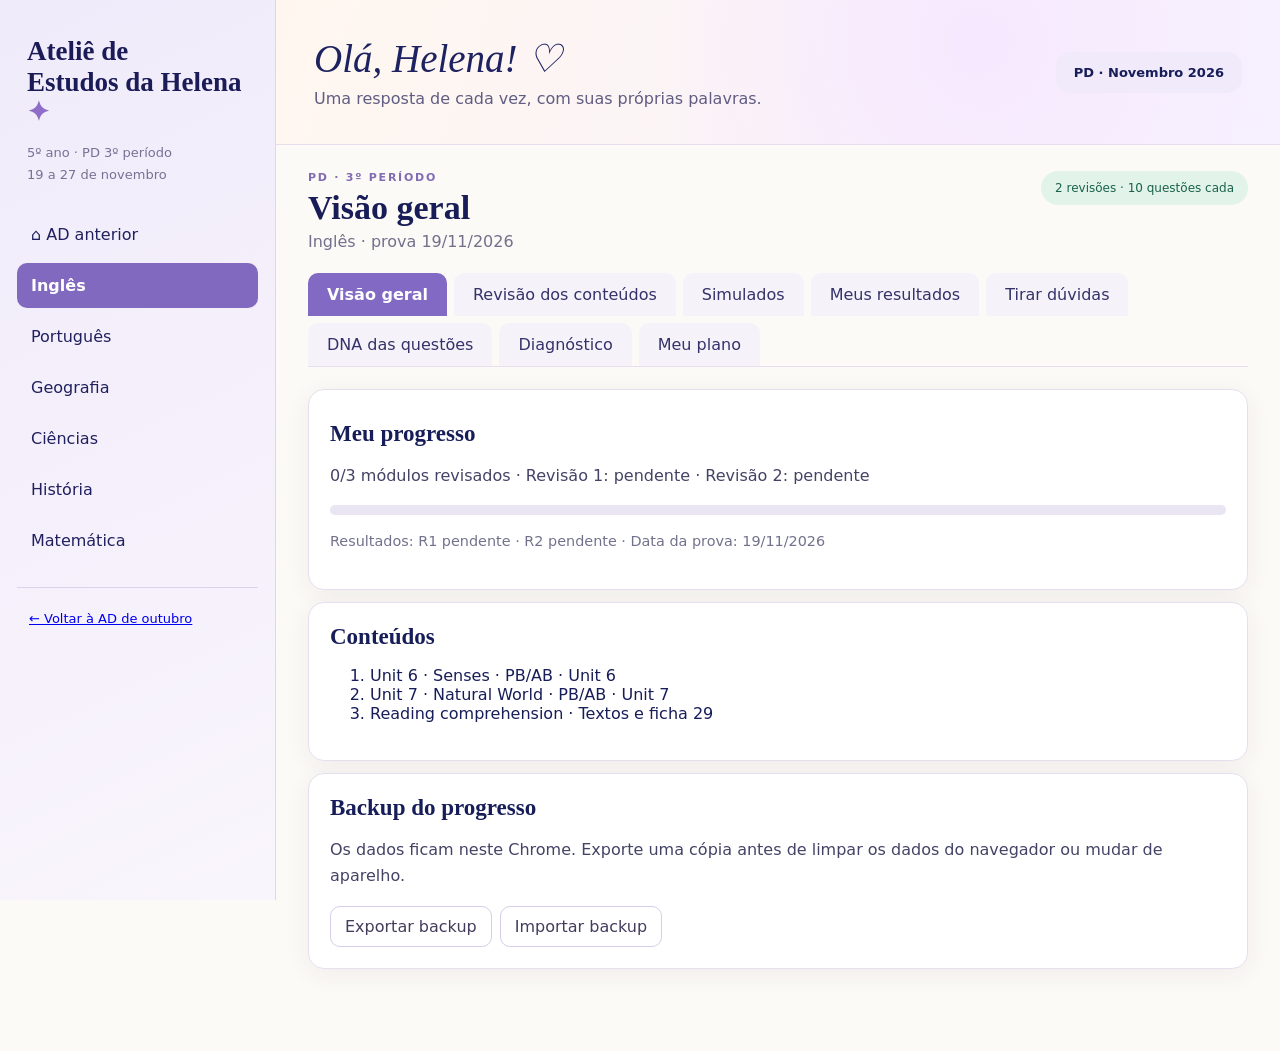
==== pd/index.html @ b04c1531 "Publish Helena PD RC4 on GitHub Pages Co-authored-by: Copilot App <223556219+Copilot@users.noreply.g" ====
<!doctype html><html lang="pt-BR"><head><meta charset="utf-8"><meta name="viewport" content="width=device-width,initial-scale=1"><title>Ateliê da Helena · PD novembro</title><link rel="stylesheet" href="../css/style.css"><link rel="stylesheet" href="../css/audio.css"><style>.pd-toolbar{display:flex;gap:9px;flex-wrap:wrap;margin:12px 0 20px}.pd-toolbar button{padding:9px 14px;border:1px solid #d7cde8;border-radius:11px;background:white;color:#453c5c;font:inherit;cursor:pointer}.pd-toolbar button.active{background:#eadff8}.pd-field{width:100%;min-height:130px;box-sizing:border-box;padding:14px;border:1px solid #cfc5df;border-radius:12px;font:inherit;line-height:1.5}.pd-ref{display:inline-block;margin:12px 0;color:#51439b;font-weight:700}.pd-bookref{background:#f6f3ff;border:1px solid #d8caee;border-radius:12px;padding:14px 18px;line-height:1.5}.pd-bookref p{margin:7px 0}.pd-bookref .pd-mini{margin-top:12px}.pd-refs details{margin:12px 0}.pd-grid{display:grid;grid-template-columns:repeat(auto-fit,minmax(240px,1fr));gap:14px}.pd-mini{font-size:.9rem;opacity:.75}.pd-badge{display:inline-block;padding:5px 9px;border-radius:10px;background:#eee8f5;margin:5px 0}.pd-feedback{border-left:3px solid #a998d0;padding:12px;background:#f5f1fa;margin-top:14px}.pd-actions{display:flex;flex-wrap:wrap;gap:8px;margin-top:14px}.pd-actions button{padding:10px 14px;border:1px solid #d7cde8;border-radius:10px;background:white;color:#453c5c;font:inherit}.pd-card{margin:12px 0}.pd-card h3{margin-top:0} .pd-diagnostic-topic{display:flex;justify-content:space-between;align-items:center;gap:12px;padding:12px 0;border-bottom:1px solid #eee}.pd-diagnostic-topic select{padding:9px;max-width:50%;border:1px solid #d7cde8;border-radius:9px}.pd-plan-item{display:flex;align-items:flex-start;gap:12px;margin:12px 0;line-height:1.5}.pd-plan-item input{margin-top:6px}.pd-plan-detail{display:block;font-size:.9rem;opacity:.8}@media(max-width:600px){.pd-diagnostic-topic{align-items:flex-start;flex-direction:column}.pd-diagnostic-topic select{max-width:100%;width:100%}}</style></head><body><div class="shell"><aside class="side"><div class="brand">Ateliê de<br>Estudos da Helena <span>✦</span></div><p class="sub">5º ano · PD 3º período<br>19 a 27 de novembro</p><nav class="nav" id="pd-nav"></nav><div class="sidefooter"><a href="../index.html">← Voltar à AD de outubro</a></div></aside><main class="main"><header class="banner"><div><h1>Olá, Helena! ♡</h1><p>Uma resposta de cada vez, com suas próprias palavras.</p></div><div class="date">PD · Novembro 2026</div></header><div class="content" id="pd-app"></div></main></div><script src="content.js"></script><script src="dna.js"></script><script src="pd.js"></script></body></html>
---- css/style.css ----
:root{--ink:#171d58;--purple:#826ac4;--purple2:#694caf;--muted:#73748e;--cream:#fcfaf6;--line:#e6e0ee;--lav:#f0ebfa;--mint:#e1f4ea;--pink:#fde9ef}*{box-sizing:border-box}body{margin:0;background:var(--cream);font:16px system-ui,-apple-system,'Segoe UI',sans-serif;color:var(--ink)}button{font:inherit;cursor:pointer}button:focus-visible{outline:3px solid #ab8ee5;outline-offset:2px}.shell{display:grid;grid-template-columns:276px minmax(0,1fr);min-height:100vh}.side{background:linear-gradient(155deg,#f0ebfa,#f9f5fc);border-right:1px solid #ded5ef;padding:28px 17px;position:sticky;top:0;height:100vh}.brand{font:700 27px/1.13 Georgia,serif;color:#1a1b57;padding:8px 10px 14px}.brand span{color:#8e6cc7}.sub{color:#777195;font-size:13px;line-height:1.7;margin:0 10px 26px}.nav{display:grid;gap:6px}.nav button{display:flex;justify-content:space-between;align-items:center;width:100%;text-align:left;border:0;background:transparent;color:#20205f;border-radius:10px;padding:13px 14px}.nav button.active{background:#8069bf;color:white;font-weight:700}.nav small{font-size:10px;opacity:.7}.sidefooter{border-top:1px solid #dcd1ee;margin-top:24px;padding:20px 12px;color:#81769c;font-size:13px;line-height:1.7}.main{min-width:0;padding:0 32px 70px}.banner{margin:0 -32px 26px;padding:30px 38px;min-height:145px;background:radial-gradient(circle at 70% 30%,#f6e8ff,transparent 45%),linear-gradient(110deg,#fff7ef,#f6f0ff);border-bottom:1px solid #e7dded;display:flex;align-items:center;justify-content:space-between;gap:20px}.banner h1{font:italic 39px Georgia,serif;margin:0 0 8px;color:#1d2261}.banner p{margin:0;color:#605d83}.date{background:#f0eafa;padding:13px 18px;border-radius:15px;font-weight:650;font-size:13px;white-space:nowrap}.content{max-width:1180px;margin:auto}.eyebrow{text-transform:uppercase;letter-spacing:.16em;font-size:11px;color:#816bb3;font-weight:800}.head{display:flex;align-items:flex-start;justify-content:space-between;gap:16px;margin:4px 0 22px}.head h2{font:700 34px Georgia,serif;margin:5px 0;color:#181d57}.head p{margin:0;color:#73708c}.pill{border-radius:99px;padding:10px 14px;background:#e2f3e9;color:#19624d;font-size:12px;white-space:nowrap}.tabs{display:flex;gap:7px;border-bottom:1px solid var(--line);margin-bottom:22px;flex-wrap:wrap}.tabs button{border:0;background:#f5f2fa;color:#343269;padding:12px 19px;border-radius:10px 10px 0 0}.tabs button.active{background:var(--purple);color:white;font-weight:700}.grid{display:grid;grid-template-columns:repeat(2,minmax(0,1fr));gap:16px}.card{background:white;border:1px solid var(--line);border-radius:16px;padding:21px;box-shadow:0 5px 24px #2e1e5710}.card h3{font:700 23px Georgia,serif;margin:10px 0}.card p{line-height:1.65;color:#444366}.card ul{line-height:1.8}.chip{display:inline-block;padding:7px 10px;background:var(--mint);border-radius:8px;color:#17614b;font-size:12px;font-weight:700}.card:nth-child(even) .chip{background:#eee3ff;color:#5a3c99}.action{background:#785ac0;border:1px solid #785ac0;color:white;padding:11px 17px;border-radius:10px;font-weight:700}.action.secondary{background:white;color:#6248ab}.actions{display:flex;gap:10px;flex-wrap:wrap;margin-top:18px}.mentor{display:flex;gap:15px;align-items:center;border:1px solid #e6dcf6;border-radius:15px;background:linear-gradient(105deg,#f4edff,#fffafc);padding:12px;margin:20px 0}.mentor img{width:80px;height:86px;object-fit:contain;border-radius:10px;background:#fff;flex-shrink:0}.mentor b{display:block;font-size:13px;margin-bottom:5px}.mentor p{font-size:14px;line-height:1.55;margin:0}.mentor small{font-size:10px;color:#77708d}.bodycopy{line-height:1.85;font-size:17px;color:#343553}.bodycopy p{margin:0 0 16px}.bodycopy b{color:#1d205e}.formula,.note{background:#f1ecfa;padding:15px;border-radius:12px;margin:15px 0}.note{background:#eaf6ef}.figure{max-width:100%;height:auto}.process,.tiles{display:flex;gap:9px;flex-wrap:wrap;align-items:center;margin:18px 0}.process span,.tiles span{background:#eee9fa;border-radius:9px;padding:10px 13px;font-weight:650;font-size:14px}.process b{color:#785ac0}.quizQ{font-size:20px;font-weight:700;line-height:1.5;margin:12px 0 18px}.option{display:flex;gap:12px;align-items:center;text-align:left;width:100%;background:#fff;border:1.5px solid #e2deed;border-radius:12px;padding:14px;margin:9px 0;color:#222557}.option.selected{border-color:#7b61c5;background:#f0eafb}.option .letter{background:#f0edf9;width:29px;height:29px;border-radius:50%;display:grid;place-items:center;font-weight:800;flex-shrink:0}.option:disabled{opacity:.85}.score{font:700 44px Georgia,serif;color:#7256b4;margin:8px 0}.error{border-left:4px solid #c38b75;padding:12px 16px;background:#fff7f2;border-radius:8px;margin:12px 0}.correct{background:#eaf7ee;padding:15px;border-radius:10px}.mini{font-size:13px;color:#79738e}.muted{color:#77738d}.progress{height:10px;background:#e9e5f2;border-radius:99px;overflow:hidden;margin:14px 0}.progress>div{height:100%;background:#8e78c9;transition:width .2s}.subjecticon{font-size:29px}.homeintro{background:linear-gradient(115deg,#f1e9fb,#edf9f3);border-radius:16px;padding:22px;margin-bottom:22px}.review{max-width:900px}.empty{background:#f8f5fc;border:1px dashed #d7c9e8;border-radius:14px;padding:26px}.footnote{font-size:12px;color:#858099;margin-top:30px}.questionnav{display:flex;gap:6px;flex-wrap:wrap;margin:16px 0}.questionnav button{border:1px solid #dcd4ee;background:white;color:#4a4385;border-radius:8px;padding:7px 11px}.questionnav button.active{background:#7c64bd;color:white}.questionnav button.done{border-color:#7eae94}.subject-row{display:flex;align-items:center;gap:13px}.subject-row .subjecticon{background:#e4f5eb;border-radius:12px;padding:12px}@media(max-width:820px){.shell{grid-template-columns:1fr}.side{position:relative;height:auto;padding:13px}.brand{font-size:22px;padding:4px}.sub,.sidefooter{display:none}.nav{display:flex;overflow:auto;gap:5px}.nav button{white-space:nowrap;width:auto;padding:9px 12px}.main{padding:0 16px 45px}.banner{margin:0 -16px 20px;padding:22px 20px;min-height:110px}.banner h1{font-size:30px}.date{display:none}.grid{grid-template-columns:1fr}.head h2{font-size:29px}.mentor img{width:66px;height:75px}.bodycopy{font-size:16px}}
.bookfig{margin:20px 0;padding:12px;background:#faf7ff;border:1px solid #e7ddf1;border-radius:15px;max-width:650px}.bookfig img{display:block;max-width:100%;max-height:370px;object-fit:contain;margin:auto;border-radius:8px}.bookfig figcaption{font-size:12px;color:#6c6886;margin-top:8px;text-align:center}.faq{border-bottom:1px solid #e9e3f0;padding:14px 4px}.faq summary{cursor:pointer;font-weight:700}.faq p{line-height:1.75;color:#414467}.faq[hidden]{display:none!important}.reading{white-space:normal;background:#fbf7ff;border-left:4px solid #aa89d6;padding:20px 22px;border-radius:10px;font-size:16px;line-height:1.85;color:#25244f;margin:15px 0 23px}.quizQ{white-space:pre-line;font-size:18px;font-weight:600}.quizQ:first-line{font-weight:800}.reading p{margin:0 0 12px}
/* RC4: livro impresso como fonte, sem imagens das páginas */
.bookref-note{margin:14px 0;padding:14px 18px;background:#f6f3ff;border-left:4px solid #a998d0;border-radius:9px;line-height:1.5}
---- css/audio.css ----
.navglyph{display:inline-flex;align-items:center;justify-content:center;width:24px;font-size:22px;font-weight:700;line-height:1}
.overviewmetrics{display:grid;grid-template-columns:repeat(3,minmax(0,1fr));gap:12px;margin:14px 0 20px}.overviewmetrics>div{display:flex;flex-direction:column;gap:7px}.overviewmetrics b{font-size:23px;color:#6f54aa}.overviewmetrics span{font-size:13px;color:#6f6880}.overviewlist{margin:12px 0 0;padding-left:23px}.overviewlist li{padding:12px 4px;border-bottom:1px solid #eae5f0;display:list-item}.overviewlist li>span:last-child{float:right;color:#8a819a;font-size:12px}.overviewlist .finished{color:#24795d!important}.overviewlist small{color:#7d7890}.voicebar{margin-bottom:12px}.voicetools{display:flex;align-items:center;flex-wrap:wrap;gap:8px}.voicetools .action{padding:8px 11px;font-size:13px}.voicetools select{padding:7px;border:1px solid #ded5ed;border-radius:8px;background:white;color:#36304b}@media(max-width:600px){.overviewmetrics{gap:7px}.overviewmetrics b{font-size:17px}.overviewmetrics span{font-size:11px}.overviewlist li>span:last-child{float:none;display:block;margin-top:5px}}
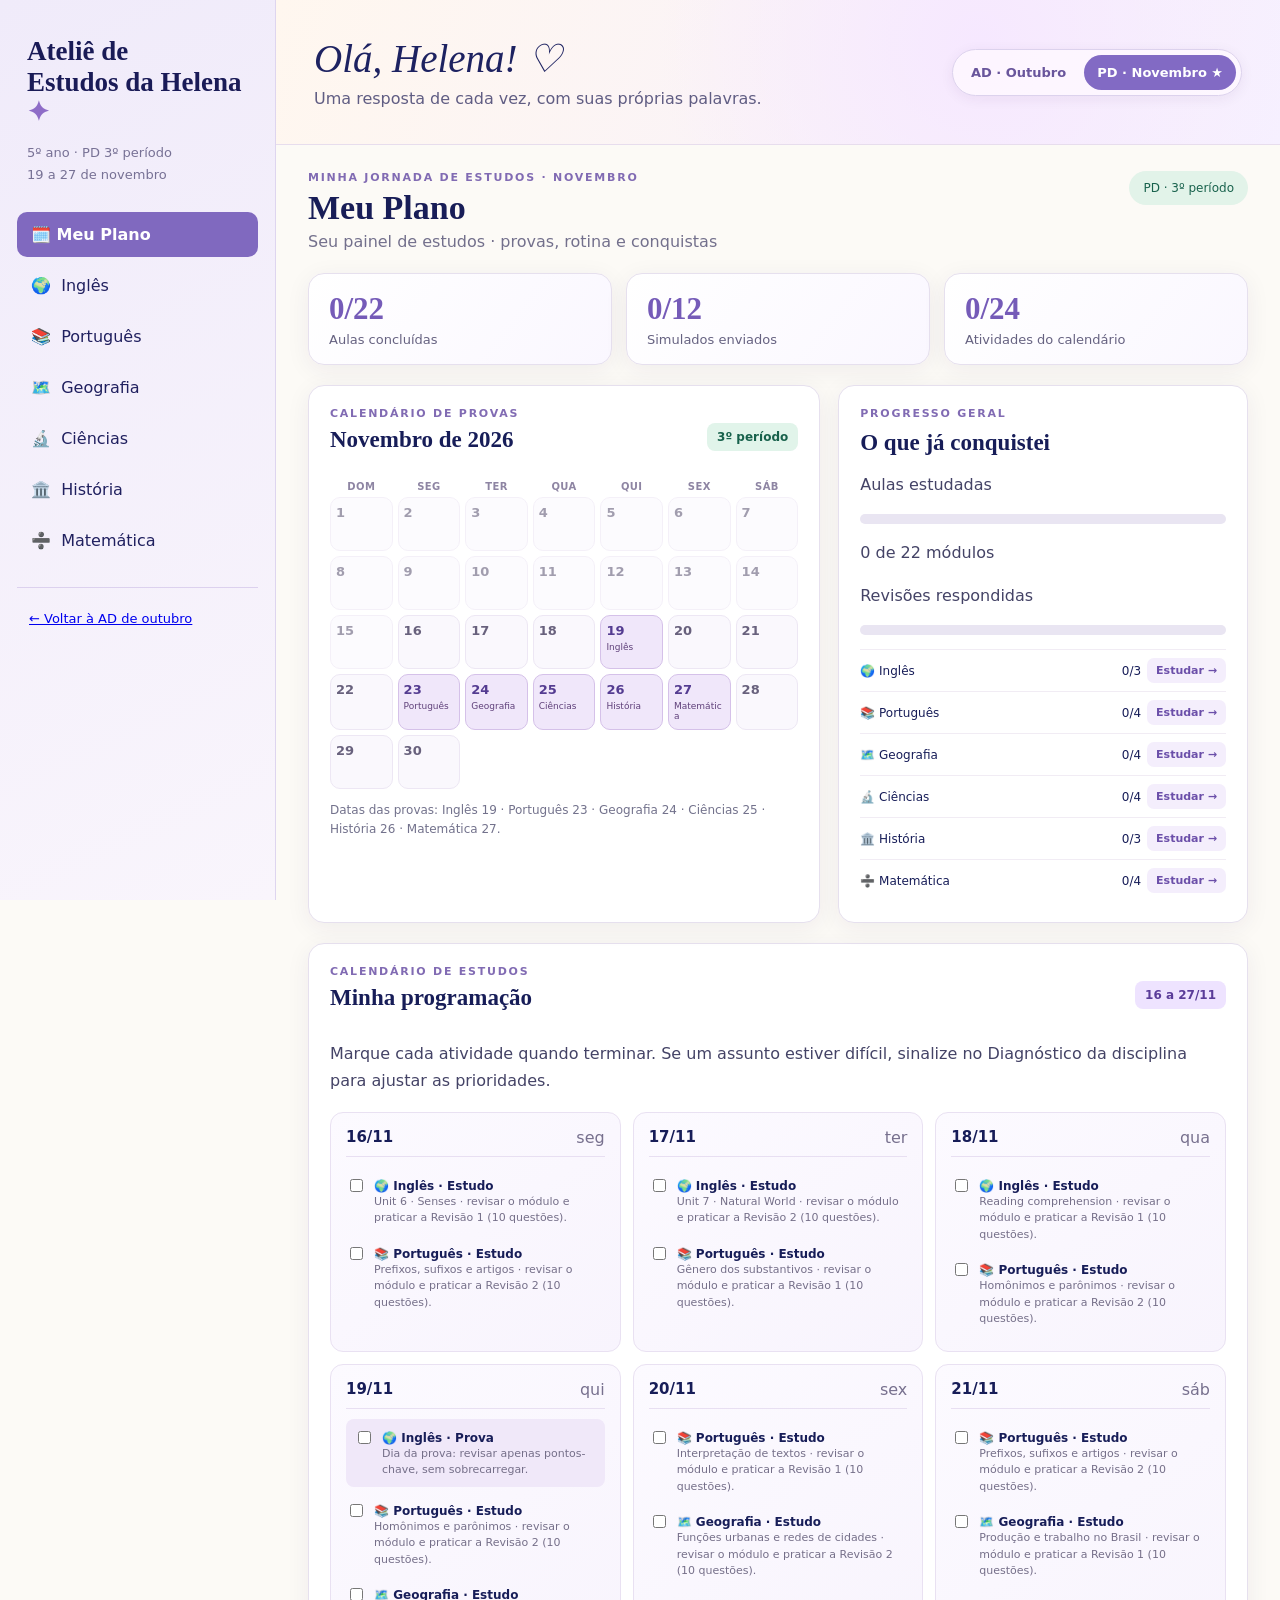
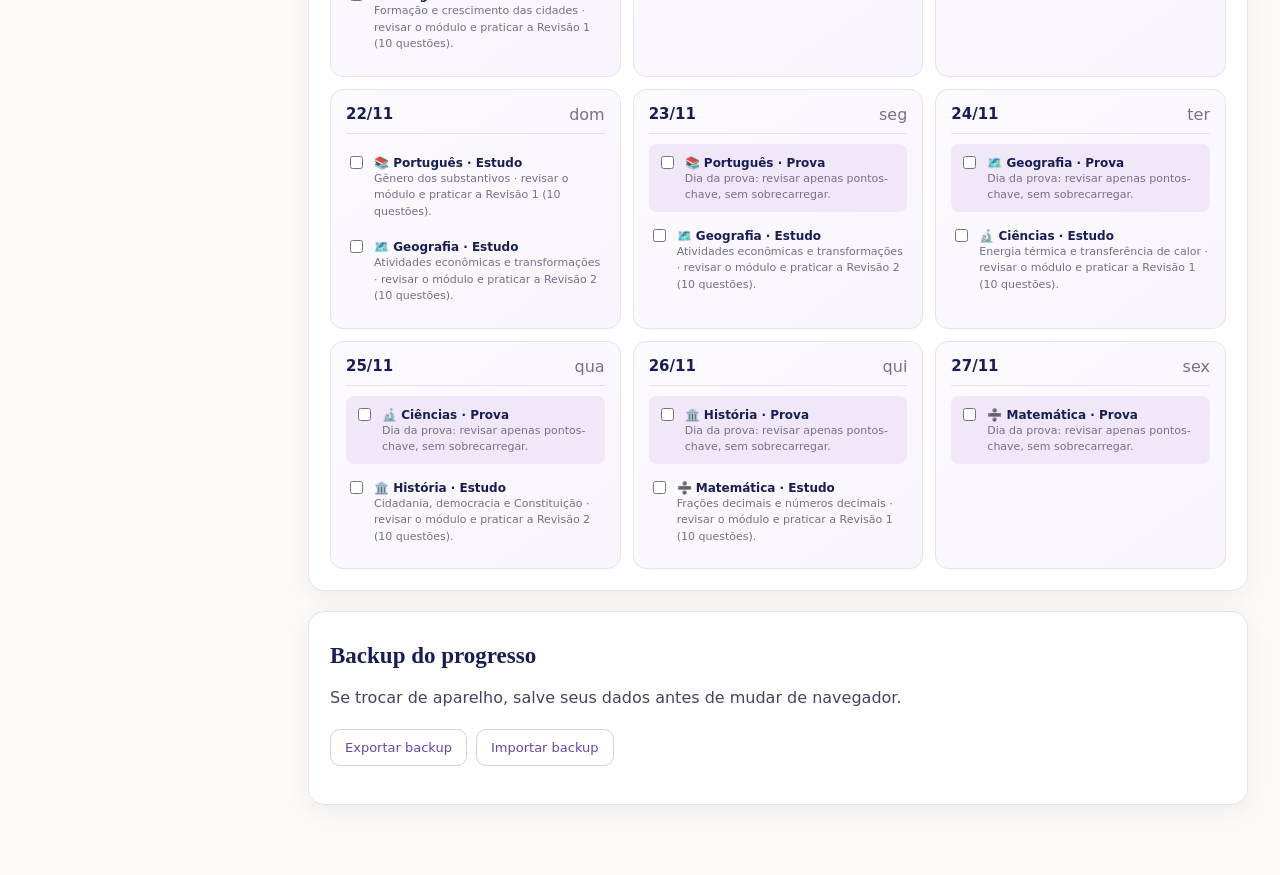
==== commit eecddf6a: "Publish Helena PD RC6 on GitHub Pages Co-authored-by: Copilot App <223556219+Copilot@users.noreply.g" ====
--- a/pd/index.html
+++ b/pd/index.html
@@ -1 +1 @@
-<!doctype html><html lang="pt-BR"><head><meta charset="utf-8"><meta name="viewport" content="width=device-width,initial-scale=1"><title>Ateliê da Helena · PD novembro</title><link rel="stylesheet" href="../css/style.css"><link rel="stylesheet" href="../css/audio.css"><style>.pd-toolbar{display:flex;gap:9px;flex-wrap:wrap;margin:12px 0 20px}.pd-toolbar button{padding:9px 14px;border:1px solid #d7cde8;border-radius:11px;background:white;color:#453c5c;font:inherit;cursor:pointer}.pd-toolbar button.active{background:#eadff8}.pd-field{width:100%;min-height:130px;box-sizing:border-box;padding:14px;border:1px solid #cfc5df;border-radius:12px;font:inherit;line-height:1.5}.pd-ref{display:inline-block;margin:12px 0;color:#51439b;font-weight:700}.pd-bookref{background:#f6f3ff;border:1px solid #d8caee;border-radius:12px;padding:14px 18px;line-height:1.5}.pd-bookref p{margin:7px 0}.pd-bookref .pd-mini{margin-top:12px}.pd-refs details{margin:12px 0}.pd-grid{display:grid;grid-template-columns:repeat(auto-fit,minmax(240px,1fr));gap:14px}.pd-mini{font-size:.9rem;opacity:.75}.pd-badge{display:inline-block;padding:5px 9px;border-radius:10px;background:#eee8f5;margin:5px 0}.pd-feedback{border-left:3px solid #a998d0;padding:12px;background:#f5f1fa;margin-top:14px}.pd-actions{display:flex;flex-wrap:wrap;gap:8px;margin-top:14px}.pd-actions button{padding:10px 14px;border:1px solid #d7cde8;border-radius:10px;background:white;color:#453c5c;font:inherit}.pd-card{margin:12px 0}.pd-card h3{margin-top:0} .pd-diagnostic-topic{display:flex;justify-content:space-between;align-items:center;gap:12px;padding:12px 0;border-bottom:1px solid #eee}.pd-diagnostic-topic select{padding:9px;max-width:50%;border:1px solid #d7cde8;border-radius:9px}.pd-plan-item{display:flex;align-items:flex-start;gap:12px;margin:12px 0;line-height:1.5}.pd-plan-item input{margin-top:6px}.pd-plan-detail{display:block;font-size:.9rem;opacity:.8}@media(max-width:600px){.pd-diagnostic-topic{align-items:flex-start;flex-direction:column}.pd-diagnostic-topic select{max-width:100%;width:100%}}</style></head><body><div class="shell"><aside class="side"><div class="brand">Ateliê de<br>Estudos da Helena <span>✦</span></div><p class="sub">5º ano · PD 3º período<br>19 a 27 de novembro</p><nav class="nav" id="pd-nav"></nav><div class="sidefooter"><a href="../index.html">← Voltar à AD de outubro</a></div></aside><main class="main"><header class="banner"><div><h1>Olá, Helena! ♡</h1><p>Uma resposta de cada vez, com suas próprias palavras.</p></div><div class="date">PD · Novembro 2026</div></header><div class="content" id="pd-app"></div></main></div><script src="content.js"></script><script src="dna.js"></script><script src="pd.js"></script></body></html>
+<!doctype html><html lang="pt-BR"><head><meta charset="utf-8"><meta name="viewport" content="width=device-width,initial-scale=1"><title>Ateliê da Helena · PD novembro</title><link rel="stylesheet" href="../css/style.css"><link rel="stylesheet" href="../css/audio.css"><style>.pd-toolbar{display:flex;gap:9px;flex-wrap:wrap;margin:12px 0 20px}.pd-toolbar button{padding:9px 14px;border:1px solid #d7cde8;border-radius:11px;background:white;color:#453c5c;font:inherit;cursor:pointer}.pd-toolbar button.active{background:#eadff8}.pd-field{width:100%;min-height:130px;box-sizing:border-box;padding:14px;border:1px solid #cfc5df;border-radius:12px;font:inherit;line-height:1.5}.pd-ref{display:inline-block;margin:12px 0;color:#51439b;font-weight:700}.pd-bookref{background:#f6f3ff;border:1px solid #d8caee;border-radius:12px;padding:14px 18px;line-height:1.5}.pd-bookref p{margin:7px 0}.pd-bookref .pd-mini{margin-top:12px}.pd-refs details{margin:12px 0}.pd-grid{display:grid;grid-template-columns:repeat(auto-fit,minmax(240px,1fr));gap:14px}.pd-mini{font-size:.9rem;opacity:.75}.pd-badge{display:inline-block;padding:5px 9px;border-radius:10px;background:#eee8f5;margin:5px 0}.pd-feedback{border-left:3px solid #a998d0;padding:12px;background:#f5f1fa;margin-top:14px}.pd-actions{display:flex;flex-wrap:wrap;gap:8px;margin-top:14px}.pd-actions button{padding:10px 14px;border:1px solid #d7cde8;border-radius:10px;background:white;color:#453c5c;font:inherit}.pd-card{margin:12px 0}.pd-card h3{margin-top:0} .pd-diagnostic-topic{display:flex;justify-content:space-between;align-items:center;gap:12px;padding:12px 0;border-bottom:1px solid #eee}.pd-diagnostic-topic select{padding:9px;max-width:50%;border:1px solid #d7cde8;border-radius:9px}.pd-plan-item{display:flex;align-items:flex-start;gap:12px;margin:12px 0;line-height:1.5}.pd-plan-item input{margin-top:6px}.pd-plan-detail{display:block;font-size:.9rem;opacity:.8}@media(max-width:600px){.pd-diagnostic-topic{align-items:flex-start;flex-direction:column}.pd-diagnostic-topic select{max-width:100%;width:100%}}</style><link rel="stylesheet" href="rc5.css"></head><body><div class="shell"><aside class="side"><div class="brand">Ateliê de<br>Estudos da Helena <span>✦</span></div><p class="sub">5º ano · PD 3º período<br>19 a 27 de novembro</p><nav class="nav" id="pd-nav"></nav><div class="sidefooter"><a href="../ad.html">← Voltar à AD de outubro</a></div></aside><main class="main"><header class="banner"><div><h1>Olá, Helena! ♡</h1><p>Uma resposta de cada vez, com suas próprias palavras.</p></div><div class="pd-journey" aria-label="Jornada de provas"><a href="../ad.html">AD · Outubro</a><span aria-current="page">PD · Novembro ★</span></div></header><div class="content" id="pd-app"></div></main></div><script src="../data/mentores.js"></script><script src="content.js"></script><script src="dna.js"></script><script src="pd.js"></script></body></html>
--- a/pd/rc5.css
+++ b/pd/rc5.css
@@ -0,0 +1,35 @@
+/* RC5 · continuação estética da AD · componentes autorais */
+:root{--pd-ink:#202354;--pd-border:#e5deef;--pd-purple:#8067c0;--pd-soft:#f3effb;--pd-mint:#e8f7ee}
+.pd-journey{display:flex;align-items:center;gap:5px;padding:5px;border:1px solid #dcd2ed;background:#fff9ffcc;border-radius:40px;white-space:nowrap;box-shadow:0 3px 14px #37205b11}
+.pd-journey a,.pd-journey span{padding:10px 13px;border-radius:25px;font-size:13px;font-weight:700;text-decoration:none;color:#69559c}.pd-journey span{color:white;background:#826ac4}
+.pd-metrics{display:grid;grid-template-columns:repeat(3,minmax(0,1fr));gap:14px;margin-bottom:20px}.pd-metrics .card{display:flex;flex-direction:column;gap:5px;padding:17px 20px;background:linear-gradient(128deg,#fff,#faf7ff)}.pd-metrics b{font:700 31px Georgia,serif;color:#755bb8}.pd-metrics span{font-size:13px;color:#666281}
+.pd-dashboard{display:grid;grid-template-columns:minmax(0,1.25fr) minmax(300px,1fr);gap:18px;margin:12px 0 20px}.pd-card-title{display:flex;align-items:center;justify-content:space-between;gap:10px}.pd-card-title h3{margin:7px 0 14px}.pd-weekdays{display:grid;grid-template-columns:repeat(7,1fr);gap:5px;margin:14px 0 5px;text-align:center;font-size:10px;font-weight:750;letter-spacing:.04em;color:#8e85a3}
+.pd-calendar{display:grid;grid-template-columns:repeat(7,minmax(0,1fr));gap:5px}.pd-cal-day{display:flex;min-height:54px;flex-direction:column;align-items:flex-start;gap:4px;border:1px solid #ede7f4;border-radius:10px;background:#faf8fd;padding:7px 5px;color:#68617d}.pd-cal-day b{font-size:13px}.pd-cal-day small{font-size:9px;line-height:1.15;color:#5f407a;overflow-wrap:anywhere}.pd-cal-day.exam{background:#f0e7fa;border-color:#d5c1e9;color:#543c91}.pd-cal-day.today{outline:2px solid #8d70c4;outline-offset:1px}.pd-cal-day.past{opacity:.62}.pd-cal-empty{min-height:54px}.pd-progress-subject{display:grid;grid-template-columns:minmax(0,1fr) auto auto;gap:6px;align-items:center;padding:8px 0;border-top:1px solid #f1ecf4;font-size:12px}.pd-progress-subject button{border:0;background:#f4eefc;color:#6b4fa9;border-radius:7px;padding:6px 9px;font-size:11px;font-weight:700}
+.pd-plan-calendar{margin:20px 0}.pd-plan-grid{display:grid;grid-template-columns:repeat(3,minmax(0,1fr));gap:12px;margin-top:18px}.pd-study-day{padding:15px;background:linear-gradient(145deg,#fcfaff,#f8f4fd);border:1px solid #e9e1f2;border-radius:13px}.pd-study-date{display:flex;align-items:center;justify-content:space-between;border-bottom:1px solid #e8dff2;padding-bottom:9px;margin-bottom:10px}.pd-study-date strong{font-size:15px}.pd-study-date span{color:#77708e}.pd-study-task{display:flex;align-items:flex-start;gap:8px;padding:8px 0;cursor:pointer}.pd-study-task input{accent-color:#8464be;flex-shrink:0;margin-top:4px}.pd-study-task b{font-size:12px}.pd-study-task small{display:block;color:#756f89;line-height:1.5;font-size:11px}.pd-study-task.is-exam{background:#f0e8f9;border-radius:8px;padding:8px;margin-bottom:5px}
+.pd-module{display:flex;flex-direction:column}.pd-module .chip{align-self:flex-start}.pd-module h3{margin:15px 0 7px}.pd-module p{flex:1}.pd-module-footer{border-top:1px solid #eee8f4;padding-top:14px;display:flex;align-items:center;gap:8px;justify-content:space-between}.pd-module-footer span{font-size:12px;color:#8b829e}.pd-module-footer .action{padding:9px 12px;font-size:13px}.pd-lesson-nav{display:flex;justify-content:space-between;align-items:center;gap:16px;margin:0 0 14px}.pd-lesson{max-width:990px}.pd-lesson .pd-lead{font-size:19px;line-height:1.8;color:#31325d;margin:2px 0 26px}.pd-visual{padding:21px 18px;background:linear-gradient(115deg,#f8f1ff,#ecf8f2);border:1px solid #e3dcee;border-radius:16px;margin:22px 0 28px}.pd-visual-row{display:flex;align-items:center;justify-content:center;gap:8px;flex-wrap:wrap;margin:19px 0 5px}.pd-tile{border:1px solid #e3d9f1;background:white;border-radius:11px;padding:14px 15px;box-shadow:0 3px 8px #281f4310;font-weight:700;white-space:pre-wrap;text-align:center;font-size:15px;line-height:1.5}.pd-arrow{font-size:18px;color:#9e88c7}.pd-lesson-section{display:grid;grid-template-columns:43px 1fr;gap:15px;padding:21px 0;border-bottom:1px solid #eeeaf4}.pd-section-number{border:1px solid #d9caea;border-radius:12px;background:#f0e9fc;padding:11px 5px;height:41px;text-align:center;font-weight:800;color:#795bbb}.pd-lesson-section h3{font:700 20px Georgia,serif;margin:0 0 10px}.pd-lesson-section p{margin:0;line-height:1.85;font-size:16px;color:#434260}.pd-worked{margin:26px 0 20px;padding:22px;background:#eaf7ef;border-left:4px solid #9bceb5;border-radius:13px}.pd-worked h3{margin:8px 0;font-size:22px}.pd-worked p{line-height:1.85;margin:7px 0}.pd-challenge{margin:24px 0;padding:22px;border:1px dashed #b6a1da;background:#faf7ff;border-radius:15px}.pd-challenge h3{margin:8px 0}.pd-challenge p{line-height:1.8}.pd-mentor{margin:22px 0}.pd-lesson-actions{border-top:1px solid #eee;padding-top:18px;margin-top:25px}.pd-lesson-actions>.action:first-child{background:#7961b9;color:#fff}
+.pd-review-selector{display:flex;gap:10px;margin:16px 0}.pd-review-selector button{display:flex;align-items:flex-start;flex-direction:column;gap:4px;flex:0 1 260px;padding:12px 16px;border-radius:12px;background:white;border:1px solid #ddd3ea;color:#504077;font-weight:750}.pd-review-selector button.active{background:#8067c0;color:white}.pd-review-selector small{font-size:11px;font-weight:400;opacity:.8}.pd-quiz-status{display:flex;gap:10px;justify-content:space-between;margin:12px 0;color:#756c88;font-size:13px}.pd-toolbar{display:flex;gap:7px;flex-wrap:wrap;margin:17px 0}.pd-toolbar button{min-width:39px;padding:9px;border:1px solid #ddd5ed;background:white;color:#5e5286;border-radius:10px;font-weight:700}.pd-toolbar button.active{background:#8067c0;color:white}.pd-toolbar button.done:not(.active){background:#e8f5ec;border-color:#abd4bb}.pd-quiz-card{max-width:950px}.pd-quiz-card .quizQ{font-size:19px;margin:24px 0 19px;line-height:1.7}.pd-passage{margin-top:16px;border-left:4px solid #b6a0d8;background:#f8f5ff;padding:19px 22px;border-radius:9px}.pd-passage p{margin:10px 0 0;white-space:pre-line;line-height:1.85}.pd-answer-label{display:block;font-size:14px;font-weight:800;margin:15px 0 9px}.pd-assist{display:flex;align-items:center;gap:7px;margin:10px 0}.pd-voice{display:flex;gap:7px;align-items:center;flex-wrap:wrap;border-bottom:1px solid #eee8f4;padding:9px 0 14px}.pd-voice button{border:1px solid #a993d3;color:#6c4da3;border-radius:9px;padding:8px 11px;background:white;font-size:13px;font-weight:700}.pd-voice label{font-size:12px;color:#80788d}.pd-voice select{border:1px solid #e8e1f0;padding:6px;border-radius:7px;background:white}.pd-search{width:100%;max-width:700px;padding:14px;border:1px solid #d9cfea;border-radius:11px;font:inherit;margin:12px 0 10px}.faq{padding:14px 5px;border-bottom:1px solid #eee9f4}.faq summary{font-weight:750;color:#252a60;cursor:pointer}.faq p{line-height:1.8}.faq button{font-size:13px}.pd-diagnostic-topic{display:flex;align-items:center;justify-content:space-between;gap:14px;border-bottom:1px solid #ede8f3;padding:14px 0}.pd-diagnostic-topic span{flex:1}.pd-diagnostic-topic small{display:block;margin-top:5px;color:#8a819a}.pd-diagnostic-topic select{border:1px solid #ddd2ed;border-radius:9px;padding:10px;color:#433966;background:white;max-width:250px}.pd-refs{margin:18px 0}.pd-ref{font-weight:750;color:#6c50a3;cursor:pointer}.pd-bookref{background:#f8f4fe;border-left:3px solid #ac94d3;border-radius:12px;padding:17px;margin-top:10px}.pd-bookref p{margin:5px 0}.pd-mini{font-size:12px;color:#80798f}.pd-actions{display:flex;gap:9px;flex-wrap:wrap;margin:17px 0}.pd-actions .action{font-size:13px}.pd-field{width:100%;min-height:120px;padding:14px;border:1px solid #d9d0e6;border-radius:11px;font:inherit;resize:vertical;color:#252655}
+@media(max-width:1080px){.pd-dashboard{grid-template-columns:1fr}.pd-plan-grid{grid-template-columns:repeat(2,1fr)}}
+@media(max-width:760px){.pd-metrics{gap:8px}.pd-metrics .card{padding:12px}.pd-metrics b{font-size:24px}.pd-metrics span{font-size:11px}.pd-journey{gap:1px}.pd-journey a,.pd-journey span{padding:8px 9px;font-size:11px}.pd-plan-grid{grid-template-columns:1fr}.pd-quiz-status{flex-wrap:wrap}.pd-lesson-section{grid-template-columns:32px 1fr;gap:10px}.pd-section-number{font-size:11px;width:32px;padding:10px 2px}.pd-lesson-section p{font-size:15px}.pd-cal-day{min-height:51px}.pd-tile{padding:10px;font-size:13px}.pd-diagnostic-topic{align-items:flex-start;flex-direction:column}.pd-diagnostic-topic select{max-width:100%;width:100%}}
+
+.pd-original-diagram{max-width:850px;margin:16px auto 12px}.pd-diagram-svg{display:block;width:100%;height:auto;border-radius:18px}.pd-original-diagram figcaption{text-align:center;color:#85809a;font-size:11px;margin:7px 0 14px}
+
+/* RC6: estímulos originais inspirados em metodologias de interpretação dos Preparas */
+.pd-stimulus{margin:16px 0 21px;padding:18px 19px;border:1px solid #e2d9ee;background:linear-gradient(130deg,#f7f3fd,#fafcfb);border-radius:15px;max-width:100%;overflow:hidden}
+.pd-stimulus figcaption{font-weight:800;color:#44356f;margin:0 0 12px;font-size:14px;letter-spacing:.02em}
+.pd-stim-scroll{overflow-x:auto}
+.pd-stim-table{width:100%;border-collapse:collapse;min-width:320px;background:white;font-size:14px}
+.pd-stim-table th,.pd-stim-table td{text-align:left;padding:12px 13px;border:1px solid #e9e1f1;line-height:1.55}
+.pd-stim-table th{background:#eae2f6;color:#453570;font-weight:800}
+.pd-stim-table tr:nth-child(even) td{background:#fbf9ff}
+.pd-stim-cards,.pd-stim-steps{display:flex;flex-wrap:wrap;align-items:stretch;gap:10px}
+.pd-stim-cards>div,.pd-stim-steps>div{flex:1 1 140px;background:#fff;border:1px solid #e6deed;border-radius:12px;padding:14px;line-height:1.6;font-size:14px;color:#353053}
+.pd-stim-steps>div{flex:1 1 120px}
+.pd-stim-number{display:inline-flex;width:24px;height:24px;align-items:center;justify-content:center;border-radius:50%;background:#e7dcf7;color:#614691;font-weight:900;margin-right:8px;font-size:12px}
+.pd-stim-arrow{color:#9075bd;font-weight:900;font-size:23px;align-self:center}
+.pd-stim-fraction{display:flex;gap:4px;max-width:540px;margin:16px 0}
+.pd-stim-fraction span{flex:1;min-width:8px;height:58px;border:1px solid #b9a4db;background:white;border-radius:4px}
+.pd-stim-fraction span.filled{background:#8b70c8}
+.pd-stim-caption{font-size:13px;color:#675c78;margin:13px 0 0}
+.pd-quiz-card .quizQ{font-size:19px;font-weight:750;line-height:1.6;margin:20px 0}
+.pd-passage{margin-bottom:14px}
+@media(max-width:680px){.pd-stimulus{padding:13px}.pd-stim-table th,.pd-stim-table td{padding:8px}.pd-stim-arrow{display:none}.pd-stim-fraction span{height:44px}}
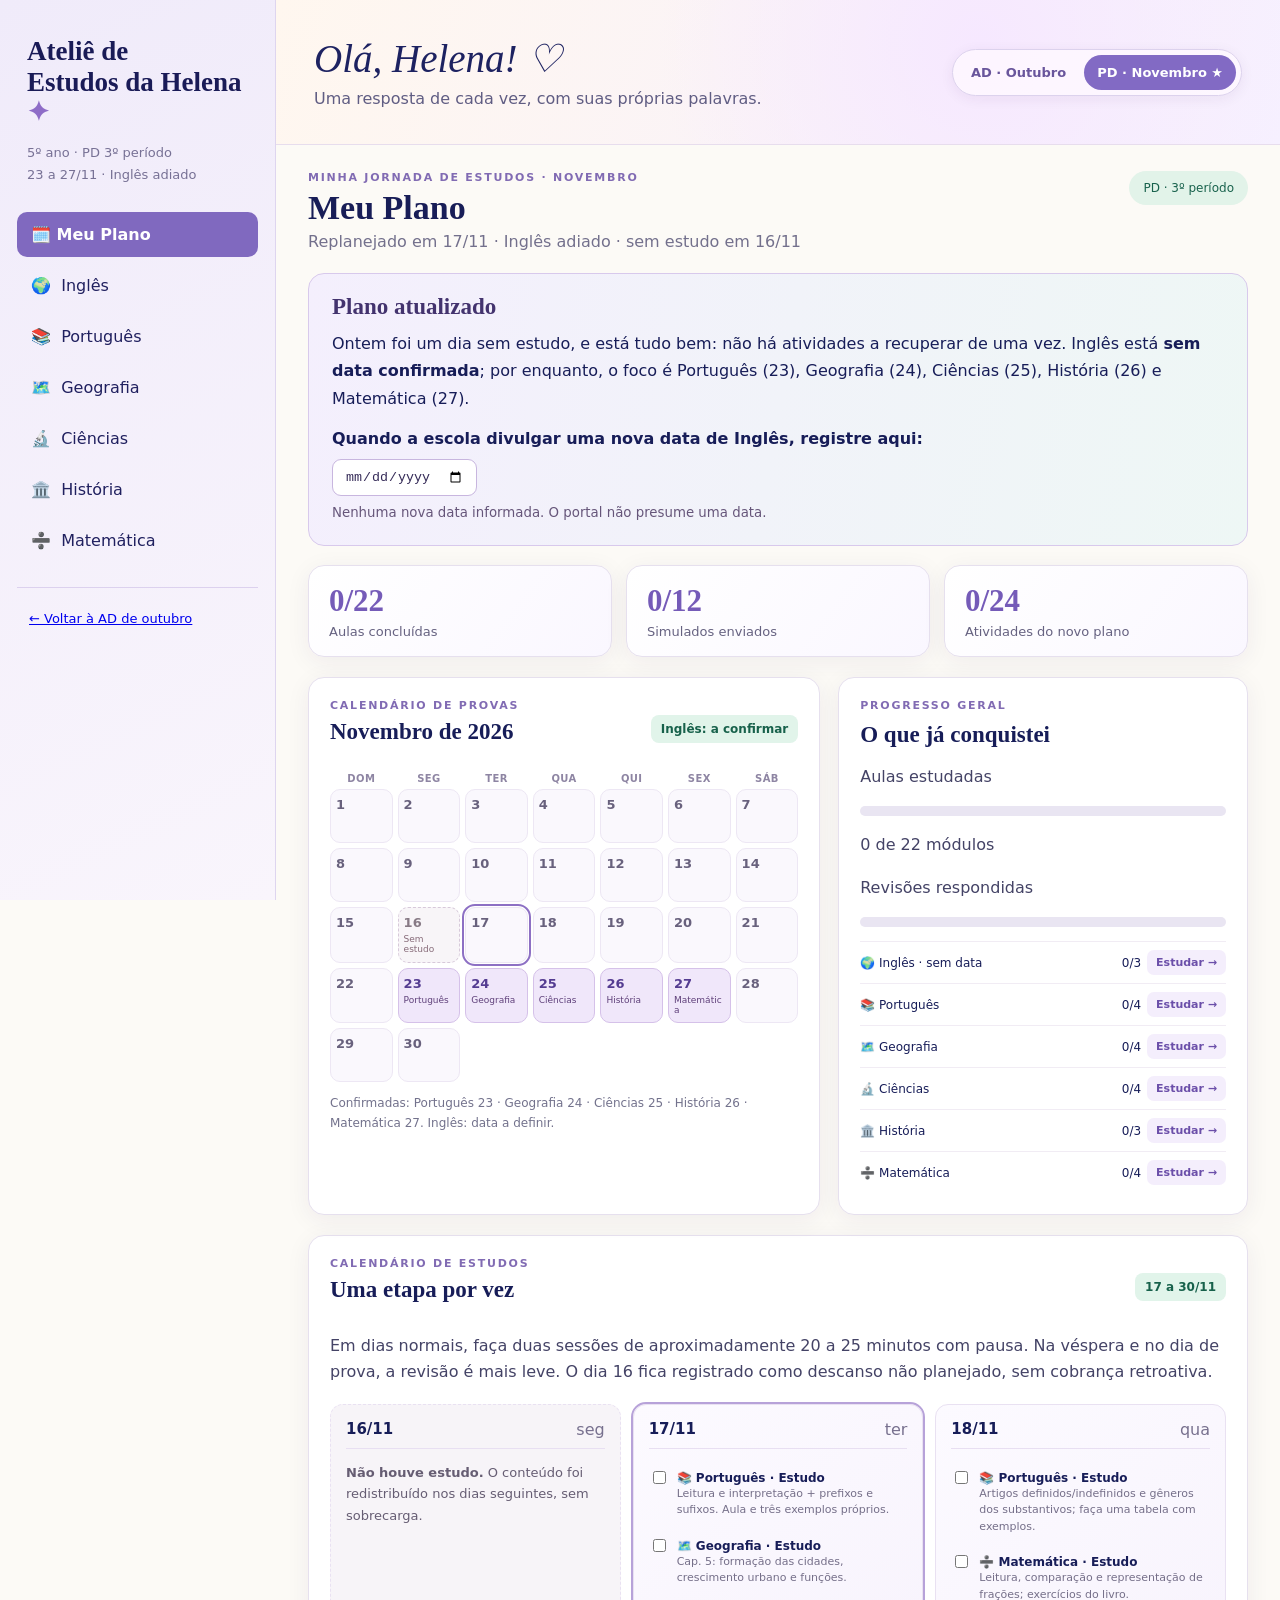
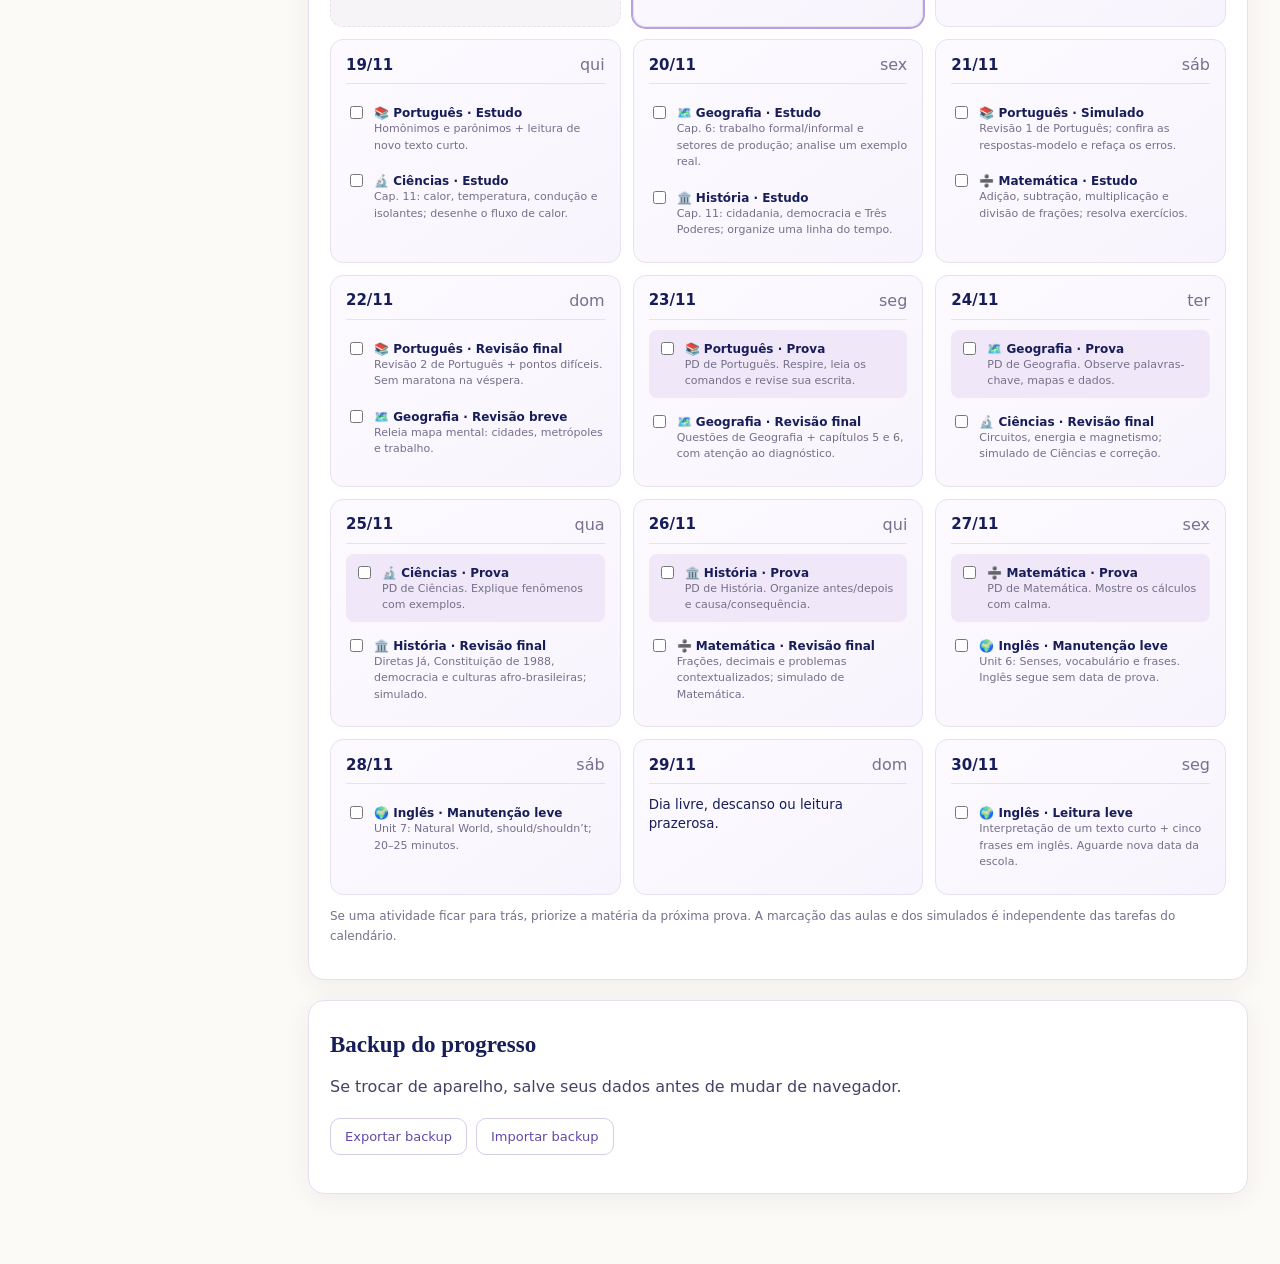
==== commit 81ee7452: "Publish Helena PD RC7 on GitHub Pages Co-authored-by: Copilot App <223556219+Copilot@users.noreply.g" ====
--- a/pd/index.html
+++ b/pd/index.html
@@ -1 +1 @@
-<!doctype html><html lang="pt-BR"><head><meta charset="utf-8"><meta name="viewport" content="width=device-width,initial-scale=1"><title>Ateliê da Helena · PD novembro</title><link rel="stylesheet" href="../css/style.css"><link rel="stylesheet" href="../css/audio.css"><style>.pd-toolbar{display:flex;gap:9px;flex-wrap:wrap;margin:12px 0 20px}.pd-toolbar button{padding:9px 14px;border:1px solid #d7cde8;border-radius:11px;background:white;color:#453c5c;font:inherit;cursor:pointer}.pd-toolbar button.active{background:#eadff8}.pd-field{width:100%;min-height:130px;box-sizing:border-box;padding:14px;border:1px solid #cfc5df;border-radius:12px;font:inherit;line-height:1.5}.pd-ref{display:inline-block;margin:12px 0;color:#51439b;font-weight:700}.pd-bookref{background:#f6f3ff;border:1px solid #d8caee;border-radius:12px;padding:14px 18px;line-height:1.5}.pd-bookref p{margin:7px 0}.pd-bookref .pd-mini{margin-top:12px}.pd-refs details{margin:12px 0}.pd-grid{display:grid;grid-template-columns:repeat(auto-fit,minmax(240px,1fr));gap:14px}.pd-mini{font-size:.9rem;opacity:.75}.pd-badge{display:inline-block;padding:5px 9px;border-radius:10px;background:#eee8f5;margin:5px 0}.pd-feedback{border-left:3px solid #a998d0;padding:12px;background:#f5f1fa;margin-top:14px}.pd-actions{display:flex;flex-wrap:wrap;gap:8px;margin-top:14px}.pd-actions button{padding:10px 14px;border:1px solid #d7cde8;border-radius:10px;background:white;color:#453c5c;font:inherit}.pd-card{margin:12px 0}.pd-card h3{margin-top:0} .pd-diagnostic-topic{display:flex;justify-content:space-between;align-items:center;gap:12px;padding:12px 0;border-bottom:1px solid #eee}.pd-diagnostic-topic select{padding:9px;max-width:50%;border:1px solid #d7cde8;border-radius:9px}.pd-plan-item{display:flex;align-items:flex-start;gap:12px;margin:12px 0;line-height:1.5}.pd-plan-item input{margin-top:6px}.pd-plan-detail{display:block;font-size:.9rem;opacity:.8}@media(max-width:600px){.pd-diagnostic-topic{align-items:flex-start;flex-direction:column}.pd-diagnostic-topic select{max-width:100%;width:100%}}</style><link rel="stylesheet" href="rc5.css"></head><body><div class="shell"><aside class="side"><div class="brand">Ateliê de<br>Estudos da Helena <span>✦</span></div><p class="sub">5º ano · PD 3º período<br>19 a 27 de novembro</p><nav class="nav" id="pd-nav"></nav><div class="sidefooter"><a href="../ad.html">← Voltar à AD de outubro</a></div></aside><main class="main"><header class="banner"><div><h1>Olá, Helena! ♡</h1><p>Uma resposta de cada vez, com suas próprias palavras.</p></div><div class="pd-journey" aria-label="Jornada de provas"><a href="../ad.html">AD · Outubro</a><span aria-current="page">PD · Novembro ★</span></div></header><div class="content" id="pd-app"></div></main></div><script src="../data/mentores.js"></script><script src="content.js"></script><script src="dna.js"></script><script src="pd.js"></script></body></html>
+<!doctype html><html lang="pt-BR"><head><meta charset="utf-8"><meta name="viewport" content="width=device-width,initial-scale=1"><title>Ateliê da Helena · PD novembro</title><link rel="stylesheet" href="../css/style.css"><link rel="stylesheet" href="../css/audio.css"><style>.pd-toolbar{display:flex;gap:9px;flex-wrap:wrap;margin:12px 0 20px}.pd-toolbar button{padding:9px 14px;border:1px solid #d7cde8;border-radius:11px;background:white;color:#453c5c;font:inherit;cursor:pointer}.pd-toolbar button.active{background:#eadff8}.pd-field{width:100%;min-height:130px;box-sizing:border-box;padding:14px;border:1px solid #cfc5df;border-radius:12px;font:inherit;line-height:1.5}.pd-ref{display:inline-block;margin:12px 0;color:#51439b;font-weight:700}.pd-bookref{background:#f6f3ff;border:1px solid #d8caee;border-radius:12px;padding:14px 18px;line-height:1.5}.pd-bookref p{margin:7px 0}.pd-bookref .pd-mini{margin-top:12px}.pd-refs details{margin:12px 0}.pd-grid{display:grid;grid-template-columns:repeat(auto-fit,minmax(240px,1fr));gap:14px}.pd-mini{font-size:.9rem;opacity:.75}.pd-badge{display:inline-block;padding:5px 9px;border-radius:10px;background:#eee8f5;margin:5px 0}.pd-feedback{border-left:3px solid #a998d0;padding:12px;background:#f5f1fa;margin-top:14px}.pd-actions{display:flex;flex-wrap:wrap;gap:8px;margin-top:14px}.pd-actions button{padding:10px 14px;border:1px solid #d7cde8;border-radius:10px;background:white;color:#453c5c;font:inherit}.pd-card{margin:12px 0}.pd-card h3{margin-top:0} .pd-diagnostic-topic{display:flex;justify-content:space-between;align-items:center;gap:12px;padding:12px 0;border-bottom:1px solid #eee}.pd-diagnostic-topic select{padding:9px;max-width:50%;border:1px solid #d7cde8;border-radius:9px}.pd-plan-item{display:flex;align-items:flex-start;gap:12px;margin:12px 0;line-height:1.5}.pd-plan-item input{margin-top:6px}.pd-plan-detail{display:block;font-size:.9rem;opacity:.8}@media(max-width:600px){.pd-diagnostic-topic{align-items:flex-start;flex-direction:column}.pd-diagnostic-topic select{max-width:100%;width:100%}}</style><link rel="stylesheet" href="rc5.css"></head><body><div class="shell"><aside class="side"><div class="brand">Ateliê de<br>Estudos da Helena <span>✦</span></div><p class="sub">5º ano · PD 3º período<br>23 a 27/11 · Inglês adiado</p><nav class="nav" id="pd-nav"></nav><div class="sidefooter"><a href="../ad.html">← Voltar à AD de outubro</a></div></aside><main class="main"><header class="banner"><div><h1>Olá, Helena! ♡</h1><p>Uma resposta de cada vez, com suas próprias palavras.</p></div><div class="pd-journey" aria-label="Jornada de provas"><a href="../ad.html">AD · Outubro</a><span aria-current="page">PD · Novembro ★</span></div></header><div class="content" id="pd-app"></div></main></div><script src="../data/mentores.js"></script><script src="content.js"></script><script src="dna.js"></script><script src="pd.js"></script></body></html>
--- a/pd/rc5.css
+++ b/pd/rc5.css
@@ -33,3 +33,20 @@
 .pd-quiz-card .quizQ{font-size:19px;font-weight:750;line-height:1.6;margin:20px 0}
 .pd-passage{margin-bottom:14px}
 @media(max-width:680px){.pd-stimulus{padding:13px}.pd-stim-table th,.pd-stim-table td{padding:8px}.pd-stim-arrow{display:none}.pd-stim-fraction span{height:44px}}
+
+
+/* RC7: composição contextual por disciplina */
+.pd-plan-alert{padding:20px 23px;margin:15px 0 19px;border-radius:16px;border:1px solid #d8c9ec;background:linear-gradient(100deg,#f4effd,#eef7f5);line-height:1.7}
+.pd-plan-alert strong{font:700 23px Georgia,serif;color:#43336e}.pd-plan-alert p{margin:8px 0 13px}.pd-plan-alert label{display:block;font-weight:750;margin-bottom:7px}.pd-plan-alert input{padding:9px 12px;border:1px solid #c8b6df;border-radius:9px;background:white;color:#352b58}.pd-plan-alert small{display:block;margin-top:6px;color:#66567a}.pd-cal-day.missed{border:1px dashed #d7c9da;background:#f8f5f8;color:#877a85}.pd-cal-day.missed small{color:#876b79}.pd-current-day{outline:2px solid #b7a2d9}.pd-no-study{background:#f7f4f8;border-style:dashed}.pd-no-study p{font-size:13px;line-height:1.65;color:#665d73}
+.pd-feature{border-radius:18px;padding:24px;margin-bottom:20px;overflow:hidden}.pd-feature h3{font:700 27px Georgia,serif;margin:8px 0 12px;color:#342c61}.pd-feature p{line-height:1.75}.pd-kicker{font-size:11px;letter-spacing:.14em;font-weight:850;color:#76619e}.pd-public-figure{margin:13px 0 0;overflow:hidden;border-radius:14px;background:#fff;flex:1}.pd-public-figure img{display:block;width:100%;max-height:230px;object-fit:cover;background:#eae6f0}.pd-public-figure figcaption{padding:10px 13px;font-size:12px;line-height:1.5;color:#47445d}.pd-public-figure small{display:block;font-size:10px;color:#837a8c;margin-top:4px}.pd-public-figure a{color:#7257a6}.pd-public-figure.image-missing img{display:none}.pd-public-figure.image-missing:before{content:'Imagem pública indisponível sem conexão. Consulte a fonte pelo link abaixo.';display:block;padding:12px;color:#746889;font-size:12px}
+.pd-feature-geo{display:grid;grid-template-columns:1fr 1.1fr;gap:18px;background:#eaf5f4;border:1px solid #c9e1df}.pd-feature-geo .pd-feature-note{padding:5px 0}.pd-feature-geo .pd-public-figure{margin:0}.pd-lesson-geo .pd-lesson-section:nth-of-type(even){background:#f2f8f7;border-left:3px solid #80b3aa;padding:18px 17px;margin:7px 0}
+.pd-feature-his{background:#f9efe4;border:1px solid #e8d3bb}.pd-history-track{display:grid;grid-template-columns:repeat(3,1fr);gap:12px;margin:19px 0}.pd-history-track>div{padding:16px;background:#fff;border-top:4px solid #c58d65;border-radius:10px}.pd-history-track small{font-size:10px;letter-spacing:.1em;color:#8d604d}.pd-history-track strong{display:block;margin:6px 0;font:700 17px Georgia,serif}.pd-history-track p{font-size:13px;margin:0}.pd-feature-question{font-weight:700}.pd-lesson-his .pd-visual{background:#fff8ee;border-color:#e7cfb4}
+.pd-feature-cie{background:#ecf5fd;border:1px solid #c8dff0}.pd-lab-three{display:grid;grid-template-columns:repeat(3,1fr);gap:12px}.pd-lab-three>div{background:white;border:1px solid #d4e3f0;border-radius:11px;padding:15px}.pd-lab-three b{color:#2c6489;font-size:13px}.pd-lab-three p{font-size:13px;margin:8px 0}.pd-lesson-cie .pd-worked{background:#eef8fe;border-color:#78b9dc}
+.pd-feature-mat{background:#f3efff;border:1px solid #dacdf6}.pd-math-check{display:grid;grid-template-columns:repeat(4,1fr);gap:9px;margin:15px 0}.pd-math-check span{padding:14px 9px;background:white;border:1px solid #d9ccf0;border-radius:12px;font-size:13px;font-weight:750;text-align:center}.pd-lesson-mat .pd-section-number{background:#e2d6fb}
+.pd-feature-por{background:#fcf3ef;border:1px solid #e7cec2}.pd-feature-por blockquote{margin:17px 0;border-left:4px solid #bc887b;padding:15px 20px;background:white;font:italic 19px/1.8 Georgia,serif;color:#4f444d}.pd-language-prompts{display:flex;gap:7px;flex-wrap:wrap}.pd-language-prompts b{padding:9px;border-radius:9px;background:#f4e1d9;font-size:12px}.pd-lesson-por .pd-visual{background:#fcf0ed}
+.pd-feature-en{background:#e9f6f0;border:1px solid #c8e5d8}.pd-feature-en h3{font-family:system-ui,sans-serif}.pd-en-scene{display:flex;gap:10px;flex-wrap:wrap}.pd-en-scene span{padding:13px;background:white;border-radius:12px;border:1px solid #cee6d7;font-weight:800;color:#39745c}.pd-lesson-en .pd-worked{background:#eaf9f0}
+@media(max-width:800px){.pd-feature-geo{grid-template-columns:1fr}.pd-history-track,.pd-lab-three{grid-template-columns:1fr}.pd-math-check{grid-template-columns:repeat(2,1fr)}}
+
+.pd-public-figure{position:relative}.pd-source-fallback{position:relative;background:#edf5f7;min-height:120px}.pd-source-fallback svg{display:block;width:100%;height:auto;max-height:230px}.pd-source-fallback small{position:absolute;left:10px;bottom:8px;background:#ffffffdd;padding:3px 8px;border-radius:6px;color:#5f667b;font-size:10px}.pd-public-figure>img{position:absolute;top:0;left:0;height:230px;object-fit:cover}.pd-public-figure.image-missing:before{display:none}.pd-public-figure.image-missing img{display:none}
+
+.pd-public-figure>img{opacity:0;transition:opacity .3s ease}.pd-public-figure>img.is-loaded{opacity:1}
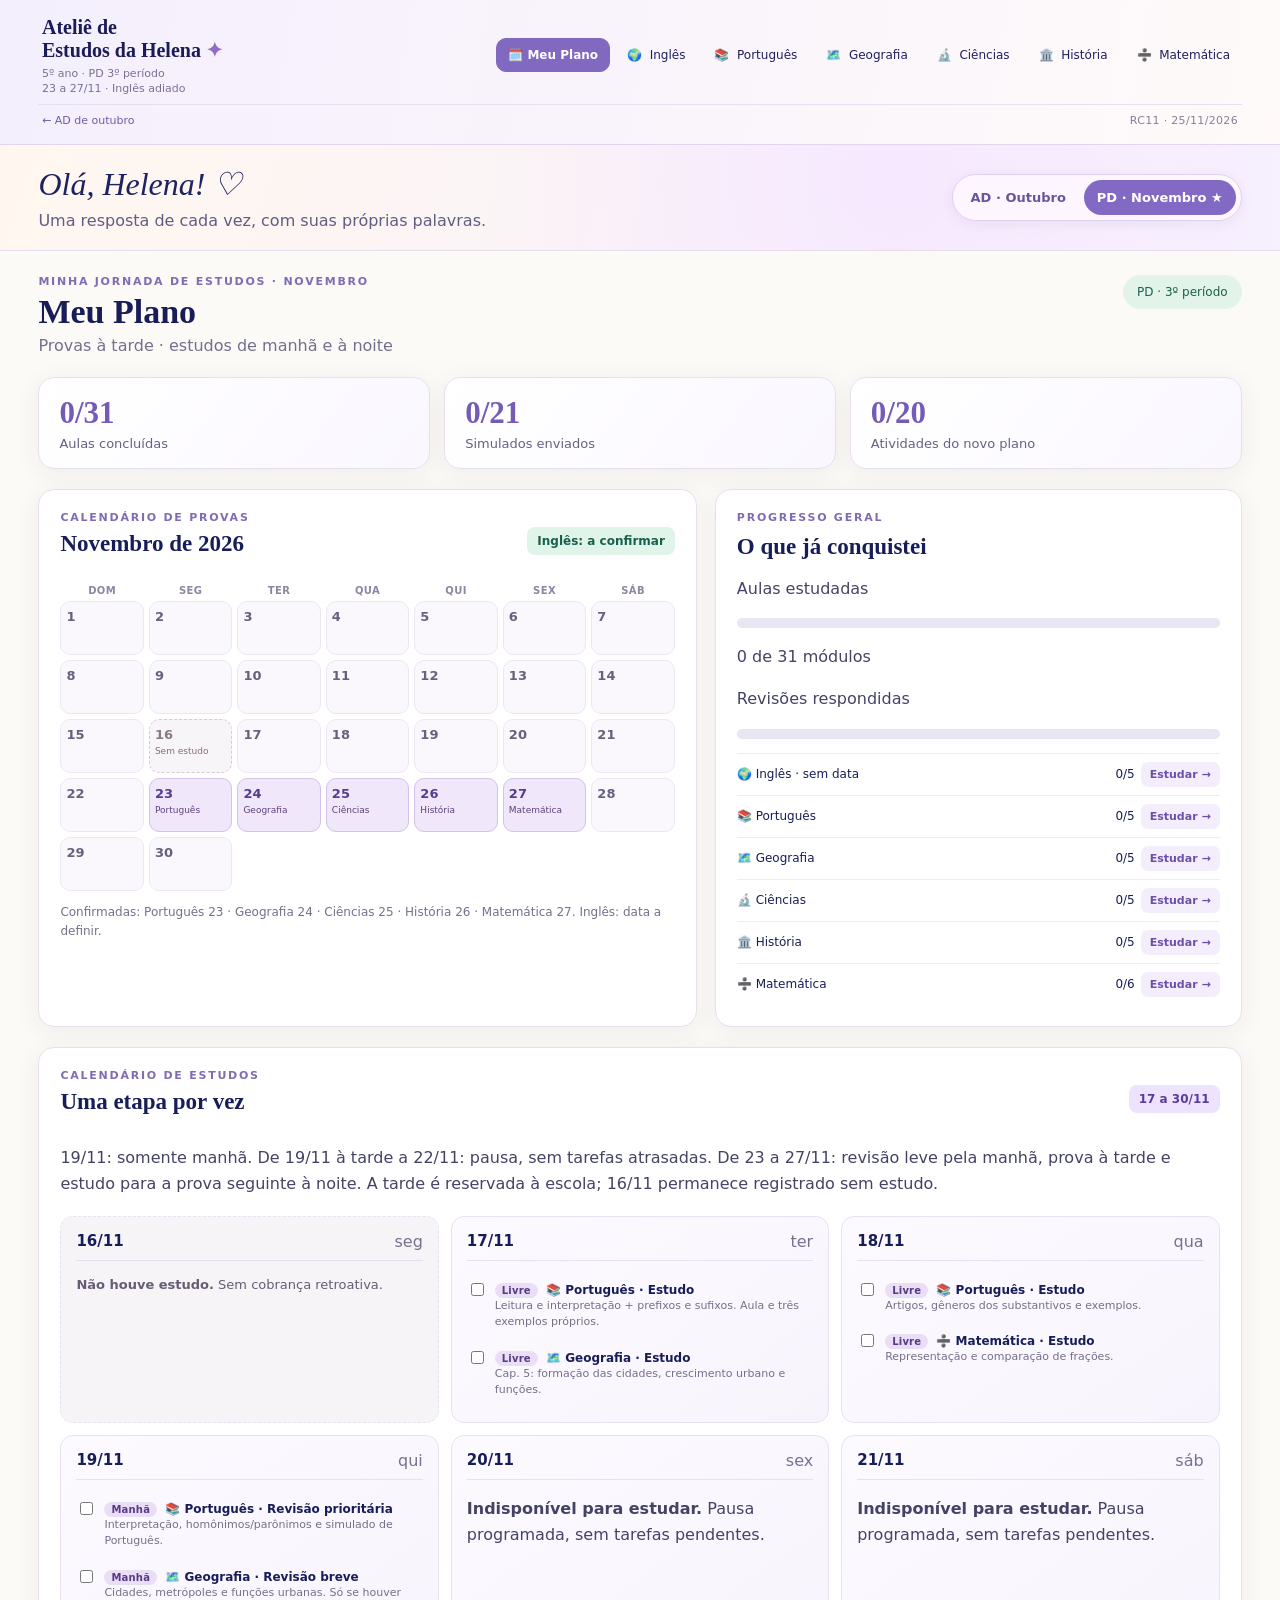
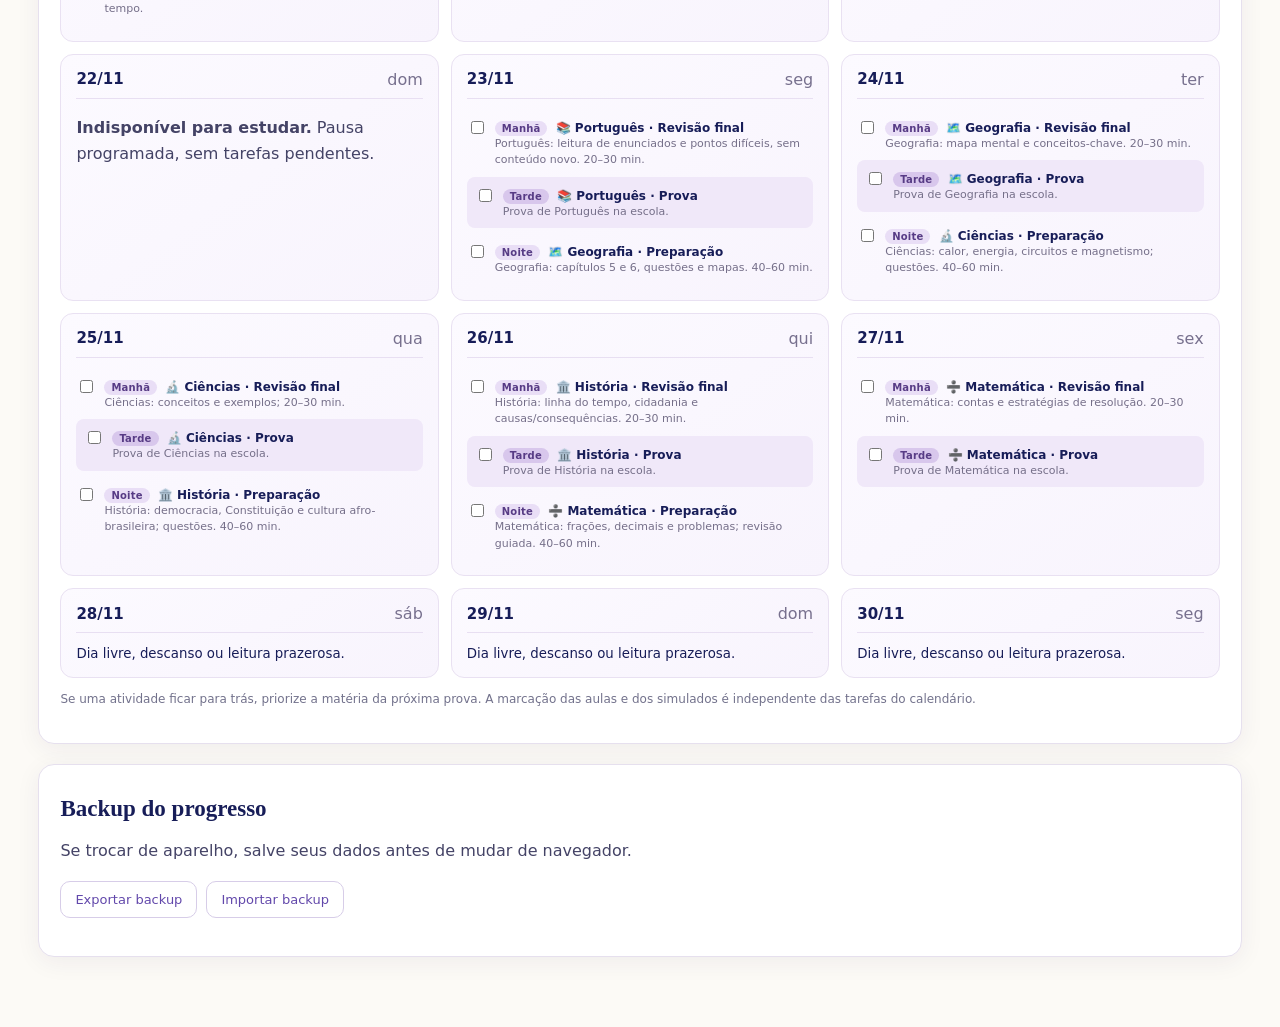
==== commit eb66272e: "Publish Helena PD RC11 on GitHub Pages Co-authored-by: Copilot App <223556219+Copilot@users.noreply." ====
--- a/pd/index.html
+++ b/pd/index.html
@@ -1 +1 @@
-<!doctype html><html lang="pt-BR"><head><meta charset="utf-8"><meta name="viewport" content="width=device-width,initial-scale=1"><title>Ateliê da Helena · PD novembro</title><link rel="stylesheet" href="../css/style.css"><link rel="stylesheet" href="../css/audio.css"><style>.pd-toolbar{display:flex;gap:9px;flex-wrap:wrap;margin:12px 0 20px}.pd-toolbar button{padding:9px 14px;border:1px solid #d7cde8;border-radius:11px;background:white;color:#453c5c;font:inherit;cursor:pointer}.pd-toolbar button.active{background:#eadff8}.pd-field{width:100%;min-height:130px;box-sizing:border-box;padding:14px;border:1px solid #cfc5df;border-radius:12px;font:inherit;line-height:1.5}.pd-ref{display:inline-block;margin:12px 0;color:#51439b;font-weight:700}.pd-bookref{background:#f6f3ff;border:1px solid #d8caee;border-radius:12px;padding:14px 18px;line-height:1.5}.pd-bookref p{margin:7px 0}.pd-bookref .pd-mini{margin-top:12px}.pd-refs details{margin:12px 0}.pd-grid{display:grid;grid-template-columns:repeat(auto-fit,minmax(240px,1fr));gap:14px}.pd-mini{font-size:.9rem;opacity:.75}.pd-badge{display:inline-block;padding:5px 9px;border-radius:10px;background:#eee8f5;margin:5px 0}.pd-feedback{border-left:3px solid #a998d0;padding:12px;background:#f5f1fa;margin-top:14px}.pd-actions{display:flex;flex-wrap:wrap;gap:8px;margin-top:14px}.pd-actions button{padding:10px 14px;border:1px solid #d7cde8;border-radius:10px;background:white;color:#453c5c;font:inherit}.pd-card{margin:12px 0}.pd-card h3{margin-top:0} .pd-diagnostic-topic{display:flex;justify-content:space-between;align-items:center;gap:12px;padding:12px 0;border-bottom:1px solid #eee}.pd-diagnostic-topic select{padding:9px;max-width:50%;border:1px solid #d7cde8;border-radius:9px}.pd-plan-item{display:flex;align-items:flex-start;gap:12px;margin:12px 0;line-height:1.5}.pd-plan-item input{margin-top:6px}.pd-plan-detail{display:block;font-size:.9rem;opacity:.8}@media(max-width:600px){.pd-diagnostic-topic{align-items:flex-start;flex-direction:column}.pd-diagnostic-topic select{max-width:100%;width:100%}}</style><link rel="stylesheet" href="rc5.css"></head><body><div class="shell"><aside class="side"><div class="brand">Ateliê de<br>Estudos da Helena <span>✦</span></div><p class="sub">5º ano · PD 3º período<br>23 a 27/11 · Inglês adiado</p><nav class="nav" id="pd-nav"></nav><div class="sidefooter"><a href="../ad.html">← Voltar à AD de outubro</a></div></aside><main class="main"><header class="banner"><div><h1>Olá, Helena! ♡</h1><p>Uma resposta de cada vez, com suas próprias palavras.</p></div><div class="pd-journey" aria-label="Jornada de provas"><a href="../ad.html">AD · Outubro</a><span aria-current="page">PD · Novembro ★</span></div></header><div class="content" id="pd-app"></div></main></div><script src="../data/mentores.js"></script><script src="content.js"></script><script src="dna.js"></script><script src="pd.js"></script></body></html>
+<!doctype html><html lang="pt-BR"><head><meta charset="utf-8"><meta name="viewport" content="width=device-width,initial-scale=1"><title>Ateliê da Helena · PD novembro</title><link rel="stylesheet" href="../css/style.css"><link rel="stylesheet" href="../css/audio.css"><style>.pd-toolbar{display:flex;gap:9px;flex-wrap:wrap;margin:12px 0 20px}.pd-toolbar button{padding:9px 14px;border:1px solid #d7cde8;border-radius:11px;background:white;color:#453c5c;font:inherit;cursor:pointer}.pd-toolbar button.active{background:#eadff8}.pd-field{width:100%;min-height:130px;box-sizing:border-box;padding:14px;border:1px solid #cfc5df;border-radius:12px;font:inherit;line-height:1.5}.pd-ref{display:inline-block;margin:12px 0;color:#51439b;font-weight:700}.pd-bookref{background:#f6f3ff;border:1px solid #d8caee;border-radius:12px;padding:14px 18px;line-height:1.5}.pd-bookref p{margin:7px 0}.pd-bookref .pd-mini{margin-top:12px}.pd-refs details{margin:12px 0}.pd-grid{display:grid;grid-template-columns:repeat(auto-fit,minmax(240px,1fr));gap:14px}.pd-mini{font-size:.9rem;opacity:.75}.pd-badge{display:inline-block;padding:5px 9px;border-radius:10px;background:#eee8f5;margin:5px 0}.pd-feedback{border-left:3px solid #a998d0;padding:12px;background:#f5f1fa;margin-top:14px}.pd-actions{display:flex;flex-wrap:wrap;gap:8px;margin-top:14px}.pd-actions button{padding:10px 14px;border:1px solid #d7cde8;border-radius:10px;background:white;color:#453c5c;font:inherit}.pd-card{margin:12px 0}.pd-card h3{margin-top:0} .pd-diagnostic-topic{display:flex;justify-content:space-between;align-items:center;gap:12px;padding:12px 0;border-bottom:1px solid #eee}.pd-diagnostic-topic select{padding:9px;max-width:50%;border:1px solid #d7cde8;border-radius:9px}.pd-plan-item{display:flex;align-items:flex-start;gap:12px;margin:12px 0;line-height:1.5}.pd-plan-item input{margin-top:6px}.pd-plan-detail{display:block;font-size:.9rem;opacity:.8}@media(max-width:600px){.pd-diagnostic-topic{align-items:flex-start;flex-direction:column}.pd-diagnostic-topic select{max-width:100%;width:100%}}</style><link rel="stylesheet" href="rc5.css"></head><body><div class="shell"><aside class="side"><div class="brand">Ateliê de<br>Estudos da Helena <span>✦</span></div><p class="sub">5º ano · PD 3º período<br>23 a 27/11 · Inglês adiado</p><nav class="nav" id="pd-nav"></nav><div class="sidefooter"><a href="../ad.html">← AD de outubro</a><span class="pd-version">RC11 · 25/11/2026</span></div></aside><main class="main"><header class="banner"><div><h1>Olá, Helena! ♡</h1><p>Uma resposta de cada vez, com suas próprias palavras.</p></div><div class="pd-journey" aria-label="Jornada de provas"><a href="../ad.html">AD · Outubro</a><span aria-current="page">PD · Novembro ★</span></div></header><div class="content" id="pd-app"></div></main></div><script src="../data/mentores.js"></script><script src="content.js"></script><script src="dna.js"></script><script src="correction-bank.js"></script><script src="correction.js"></script><script src="pd.js"></script></body></html>
--- a/pd/rc5.css
+++ b/pd/rc5.css
@@ -50,3 +50,31 @@
 .pd-public-figure{position:relative}.pd-source-fallback{position:relative;background:#edf5f7;min-height:120px}.pd-source-fallback svg{display:block;width:100%;height:auto;max-height:230px}.pd-source-fallback small{position:absolute;left:10px;bottom:8px;background:#ffffffdd;padding:3px 8px;border-radius:6px;color:#5f667b;font-size:10px}.pd-public-figure>img{position:absolute;top:0;left:0;height:230px;object-fit:cover}.pd-public-figure.image-missing:before{display:none}.pd-public-figure.image-missing img{display:none}
 
 .pd-public-figure>img{opacity:0;transition:opacity .3s ease}.pd-public-figure>img.is-loaded{opacity:1}
+
+/* RC8: área de desenho para missões mistas, com salvamento automático. */
+.pd-sketch{margin:18px 0 20px;border:1px solid #d9cde9;background:#fbf9ff;border-radius:17px;padding:15px;overflow:hidden}
+.pd-sketch-heading{display:flex;flex-wrap:wrap;align-items:center;justify-content:space-between;gap:10px;margin-bottom:14px}.pd-sketch-heading strong{font-size:18px;color:#2b255c}.pd-sketch-heading p{font-size:13px;color:#6c6481;margin:5px 0}.pd-sketch-state{border-radius:25px;background:#e8f4ec;color:#316b54;padding:6px 12px;font-weight:700;font-size:12px}
+.pd-sketch-tools{display:flex;align-items:center;gap:7px;flex-wrap:wrap;margin-bottom:10px}.pd-sketch-tools button{background:white;border:1px solid #cfc2e1;border-radius:9px;padding:9px 12px;color:#55467e;font-weight:750;font-size:13px}.pd-sketch-tools button.active{background:#7655b4;border-color:#7655b4;color:white}.pd-sketch-tools label{display:inline-flex;align-items:center;gap:6px;font-size:12px;font-weight:750;color:#55467e;padding:4px}.pd-sketch-tools input[type=color]{width:32px;height:30px;background:transparent;border:0;cursor:pointer}.pd-sketch-tools input[type=range]{width:84px;accent-color:#7655b4}
+.pd-sketch-sheet{background:white;border:1px solid #c9c0db;border-radius:12px;overflow:hidden;box-shadow:inset 0 0 0 1px white}.pd-sketch-sheet canvas{display:block;width:100%;height:auto;aspect-ratio:1000/540;touch-action:none;cursor:crosshair;background:white}.pd-sketch-bottom{display:flex;flex-wrap:wrap;justify-content:space-between;gap:7px;padding-top:9px;font-size:11px;color:#706987}
+@media(max-width:650px){.pd-sketch{padding:10px}.pd-sketch-tools button{padding:8px}.pd-sketch-sheet canvas{aspect-ratio:1000/650;height:280px}}
+
+.pd-period{display:inline-block;font-size:10px;letter-spacing:.02em;padding:2px 7px;margin-right:4px;border-radius:20px;background:#e9def6;color:#573b85;font-weight:750}.pd-study-task.is-exam .pd-period{background:#d8c7ec}
+
+.pd-review-selector{flex-wrap:wrap}.pd-review-selector button{flex:1 1 180px;min-width:150px}.pd-urgent{border:2px solid #c6b1e2;background:#fbf8ff}.pd-urgent h3{margin-top:0}.pd-lesson-section p{white-space:pre-line}
+
+/* RC11: navegação horizontal, sem elemento sticky; tela de estudo larga. */
+.shell{display:block;min-height:100vh}
+.side{position:static!important;height:auto!important;display:grid;grid-template-columns:auto 1fr;gap:5px 18px;align-items:center;padding:13px clamp(15px,3vw,38px);border-right:0;border-bottom:1px solid #e0d5ef;background:linear-gradient(100deg,#f4effd,#fffaf9)}
+.side .brand{font-size:20px;padding:3px 4px 1px;white-space:nowrap}
+.side .sub{display:block;margin:0 4px;font-size:11px;grid-column:1;line-height:1.35}
+.side .nav{grid-column:2;grid-row:1/3;display:flex;flex-wrap:wrap;gap:5px;overflow:visible;align-self:center;justify-content:flex-end}
+.side .nav button{width:auto;flex:none;white-space:nowrap;padding:9px 11px;font-size:12px;border:1px solid transparent}
+.side .nav button.active{border-color:#8069bf}
+.sidefooter{display:flex;align-items:center;justify-content:space-between;gap:18px;grid-column:1/-1;border-top:1px solid #e8dff1;margin:2px 0 0;padding:7px 4px 0;font-size:11px;color:#796f91}
+.sidefooter a{color:#715ba5;text-decoration:none}.pd-version{letter-spacing:.03em;color:#877e9a;font-variant-numeric:tabular-nums}
+.main{padding:0 clamp(16px,3vw,48px) 70px}.banner{margin:0 calc(-1 * clamp(16px,3vw,48px)) 24px;padding:20px clamp(16px,3vw,48px);min-height:100px}.banner h1{font-size:32px}
+.content{max-width:1450px}.pd-cal-day.today{outline:2px solid #7255b1;outline-offset:1px}.pd-study-day.pd-current-day{outline:2px solid #7255b1;outline-offset:1px}
+.pd-confidence{margin:13px 0 4px;padding:13px 15px;border-radius:12px;background:#f6f2fc;border:1px solid #e6d9f1}.pd-confidence legend{font-weight:750;color:#504477;font-size:13px}.pd-confidence-choices{display:flex;gap:14px;flex-wrap:wrap;margin-top:9px}.pd-confidence-choices label{font-size:13px;display:flex;align-items:center;gap:5px;cursor:pointer}.pd-confidence-choices input{accent-color:#785ac0}
+.pd-grade{padding:14px 16px;margin:16px 0;background:#f8f6fc;border:1px solid #ded4ed;border-left:4px solid #9074ba;border-radius:12px}.pd-grade.ok{border-left-color:#428a68;background:#f1faf4}.pd-grade.partial{border-left-color:#ba944b;background:#fffbf1}.pd-grade.review{border-left-color:#8e80b3}.pd-grade.empty{border-left-color:#b7abbf}.pd-grade-head{display:flex;align-items:center;justify-content:space-between;gap:15px;flex-wrap:wrap}.pd-grade-head strong{font-size:15px}.pd-grade p{margin:8px 0;font-size:13px;line-height:1.65}.pd-grade small{font-size:11px;color:#77718a}.pd-grade ul{padding-left:20px;line-height:1.6;font-size:13px;margin:10px 0}.pd-grade-status{border-radius:20px;background:white;padding:5px 11px;font-size:12px;font-weight:750}.pd-verify{display:flex;align-items:center;gap:10px;flex-wrap:wrap;margin:10px 0}.pd-verify button{border:1px solid #d6cbea;background:white;padding:7px 10px;border-radius:8px;font-size:12px;color:#55427a}.pd-verify button.active{background:#e8def6;border-color:#7c61af}.pd-review-summary{display:flex;gap:12px;flex-wrap:wrap}.pd-review-summary span{padding:12px;border:1px solid #e3d9ef;border-radius:12px;font-size:12px;background:#faf8ff}.pd-review-summary b{font-size:19px;display:block;color:#4b3c83}
+@media(max-width:1100px){.side{grid-template-columns:1fr}.side .brand{grid-column:1;grid-row:1}.side .sub{grid-column:1;grid-row:2}.side .nav{grid-column:1;grid-row:3;justify-content:flex-start;overflow-x:auto;flex-wrap:nowrap;padding:6px 0}.sidefooter{grid-column:1}.side .nav button{font-size:12px}}
+@media(max-width:700px){.side .brand{font-size:20px}.side .nav{gap:3px}.side .nav button{padding:9px}.main{padding:0 12px 45px}.banner{margin:0 -12px 20px;padding:18px 15px}.banner h1{font-size:26px}.pd-confidence-choices{gap:8px;flex-direction:column}}
